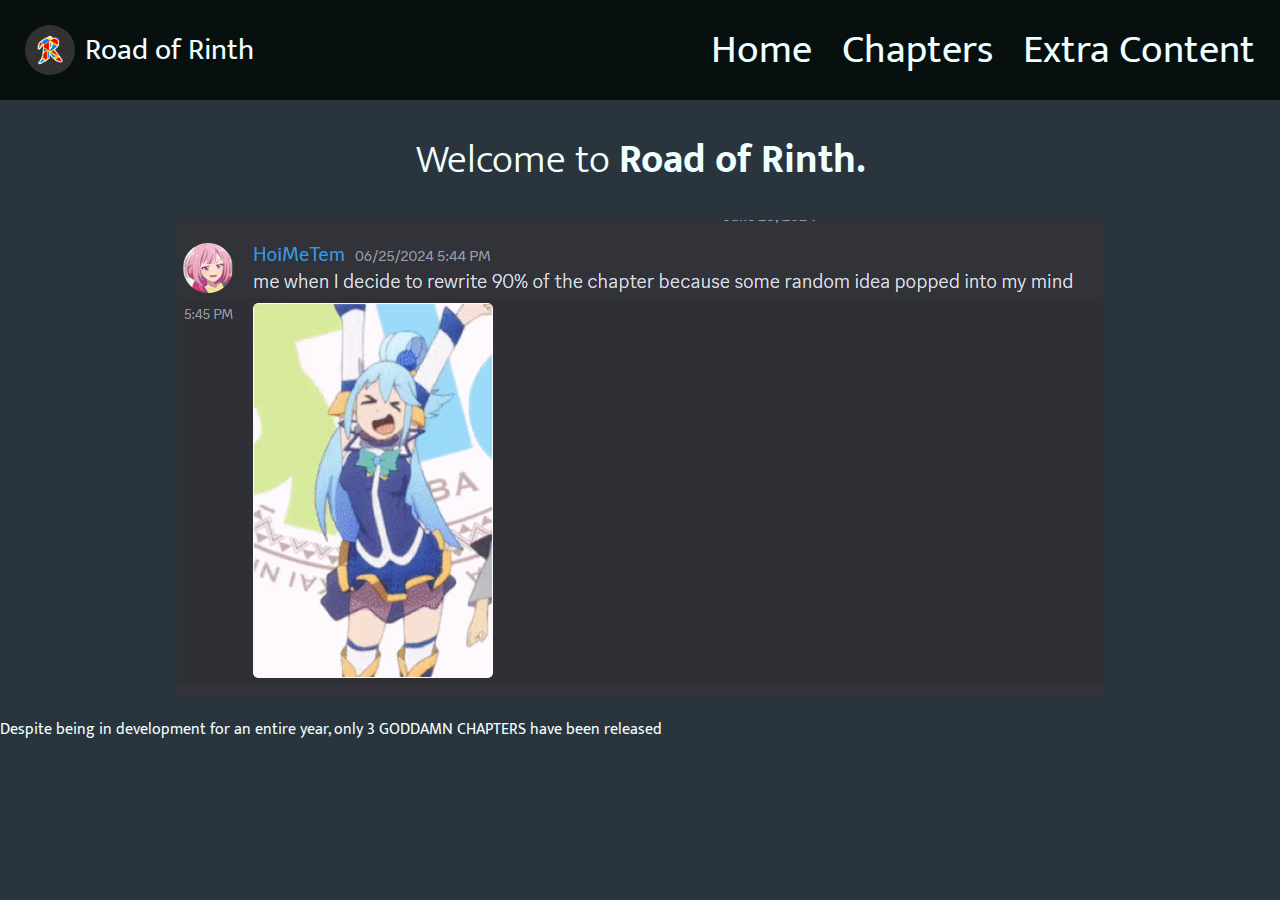
==== index.html @ d60d6742 "add web stuff" ====
<!DOCTYPE html>
<html lang="en">
    <head>
        <meta charset="utf-8">
        <meta name="viewport" content="width=device-width, initial-scale=1.0">
        <link rel="stylesheet" href="styles.css">
        <link rel="preconnect" href="https://fonts.googleapis.com">
        <link rel="preconnect" href="https://fonts.gstatic.com" crossorigin>
        <link href="https://fonts.googleapis.com/css2?family=Mukta:wght@200;300;400;500;600;700;800&display=swap" rel="stylesheet">
    </head>
    <body>
        <nav id="navbar">
            <img src="images/rinth-logo.png" id="ror-logo">
            <p id="logo-text">Road of Rinth</p>
            <ul id="nav-list">    
                <li><a hreef="" class="nav-button">Home</a></li>
                <li><a href="#chapters" class="nav-button">Chapters</a></li>
                <li><a href="#extra" class="nav-button">Extra Content</a></li>
            </ul>
        </nav>
        <header id="title-screen">
            <h1 id="title"><span class="unbold">Welcome to</span> Road of Rinth.</h1>
            <img id="discord-ss" src="images/discord-ss.png">
            <p id="caption">Despite being in development for an entire year, only 3 GODDAMN CHAPTERS have been released</p>
        </header>
        <main id="chapters">

        </main>




        <script src="app.js"></script>
    </body>
</html>
---- styles.css ----
/* * {
    border: 2px white solid;
} */

body {
    margin: 0;
    background-color: #2A343C;
    color: #F0FFFF;
    font-family: Mukta, sans-serif;
}

/* start of navbar code */

#navbar {
    height: 100px;
    width: 100%;
    background-color: #080F0F;
    display: flex;
    align-items: center;
}

#nav-list {
    display: flex;
    list-style-type: none;
    gap: 30px;
    position: absolute;
    right: 25px;
}

.nav-button {
    text-decoration: none;
    color: #F0FFFF;
    font-size: 40px;
}

#ror-logo {
    height: 50px;
    border-radius: 50%;
    margin-left: 25px
}

#logo-text {
    font-size: 30px;
    margin-left: 10px;
}

/* end of navbar code */

/* start of header screen code */

#title-screen {
    height: (100vh - 100px);
}

#title {
    text-align: center;
    font-size: 40px;
}

.unbold {
    font-weight: 300;
}

#discord-ss {
    margin-left: auto;
    margin-right: auto;
    display: block;
}







/* end of headser screen code */
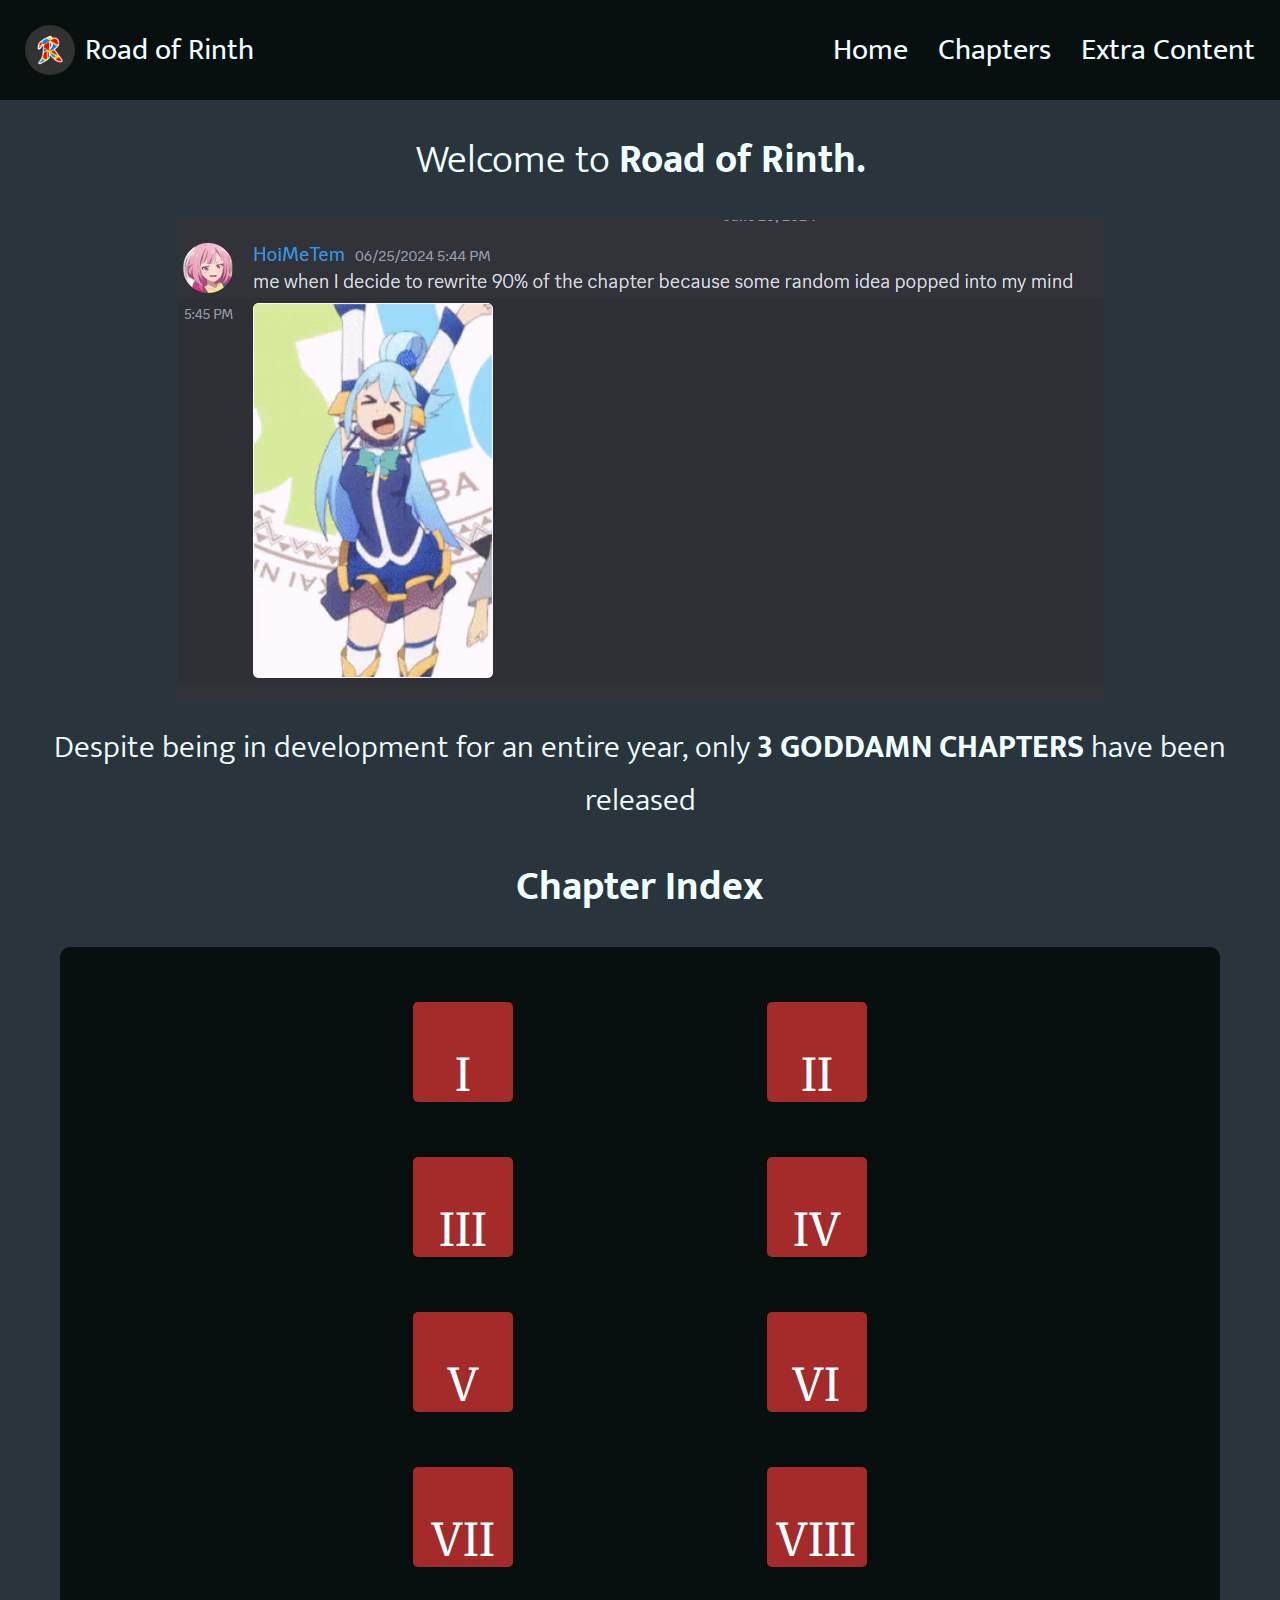
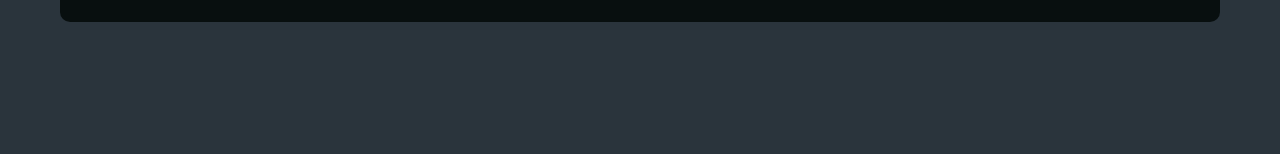
==== commit dc94d4ba: "update website" ====
--- a/index.html
+++ b/index.html
@@ -7,6 +7,7 @@
         <link rel="preconnect" href="https://fonts.googleapis.com">
         <link rel="preconnect" href="https://fonts.gstatic.com" crossorigin>
         <link href="https://fonts.googleapis.com/css2?family=Mukta:wght@200;300;400;500;600;700;800&display=swap" rel="stylesheet">
+        <link href="https://fonts.googleapis.com/css2?family=Merriweather:ital,wght@0,300;0,400;0,700;0,900;1,300;1,400;1,700;1,900&display=swap" rel="stylesheet">
     </head>
     <body>
         <nav id="navbar">
@@ -21,10 +22,62 @@
         <header id="title-screen">
             <h1 id="title"><span class="unbold">Welcome to</span> Road of Rinth.</h1>
             <img id="discord-ss" src="images/discord-ss.png">
-            <p id="caption">Despite being in development for an entire year, only 3 GODDAMN CHAPTERS have been released</p>
+            <h1 id="caption"><span class="unbold">Despite being in development for an entire year, only</span> 3 GODDAMN CHAPTERS <span class="unbold">have been released</span></h1>
         </header>
-        <main id="chapters">
-
+        <main>
+            <section id="chapters">
+                <h1 id="chapter-index-title">Chapter Index</h1>
+                <div id="chapter-board">
+                    <div class="container">
+                        <div class="chapter-bar">
+                            <p class="chapter-title">The Inauguration of A New Road</p>
+                            <p class="chapter-number">I</p>
+                        </div>
+                    </div>
+                    <div class="container">
+                        <div class="chapter-bar">
+                            <p class="chapter-title">?</p>
+                            <p class="chapter-number">II</p>
+                        </div>
+                    </div>
+                    <div class="container">
+                        <div class="chapter-bar">
+                            <p class="chapter-title">?</p>
+                            <p class="chapter-number">III</p>
+                        </div>
+                    </div>
+                    <div class="container">
+                        <div class="chapter-bar">
+                            <p class="chapter-title">?</p>
+                            <p class="chapter-number">IV</p>
+                        </div>
+                    </div>
+                    <div class="container">
+                        <div class="chapter-bar">
+                            <p class="chapter-title">?</p>
+                            <p class="chapter-number">V</p>
+                        </div>
+                    </div>
+                    <div class="container">
+                        <div class="chapter-bar">
+                            <p class="chapter-title">?</p>
+                            <p class="chapter-number">VI</p>
+                        </div>
+                    </div>
+                    <div class="container">
+                        <div class="chapter-bar">
+                            <p class="chapter-title">?</p>
+                            <p class="chapter-number">VII</p>
+                        </div>
+                    </div>
+                    <div class="container">
+                        <div class="chapter-bar">
+                            <p class="chapter-title">?</p>
+                            <p class="chapter-number">VIII</p>
+                        </div>
+                    </div>
+                </div>
+            </section>
         </main>
 
 
--- a/styles.css
+++ b/styles.css
@@ -7,6 +7,7 @@
     background-color: #2A343C;
     color: #F0FFFF;
     font-family: Mukta, sans-serif;
+    overflow-x: hidden;
 }
 
 /* start of navbar code */
@@ -30,7 +31,7 @@
 .nav-button {
     text-decoration: none;
     color: #F0FFFF;
-    font-size: 40px;
+    font-size: 30px;
 }
 
 #ror-logo {
@@ -67,10 +68,88 @@
     display: block;
 }
 
+#caption {
+    text-align: center;
+
+}
+
+/* end of headser screen code */
+
+/* start of chapter section code */
+
+#chapters {
+    height: 100vh;
+    width: 100vw;
+}
+
+#chapter-index-title {
+    text-align: center;
+    font-size: 40px;
+}
+
+#chapter-board {
+    background-color: #080F0F;
+    height: 75%;
+    width: 75%;
+    display: block;
+    margin-left: auto;
+    margin-right: auto;
+    border-radius: 10px;
+
+    display: grid;
+    grid-template-rows: repeat(4, 100px);
+    grid-template-columns: 100px 100px;
+    justify-content: space-evenly;
+    align-content: space-evenly;
+    padding-right: 200px
+}
+
+.container {
+    width: 300px;
+    display: flex;
+    justify-content: center;
+
+}
+
+.chapter-bar {
+    width: 100px;
+    height: 100px;
+    border-radius: 5px;
+    background-color: #a52a2a;
+    transition: 150ms width;
+    transition-delay: 200ms;
+    position: relative;
+    display: flex;
+    justify-content: center;
+}
+
+.chapter-bar:hover {
+    width: 100%;
+    transition: 150ms width;
+}
+
+.chapter-number {
+    font-family: 'Merriweather', serif;
+    font-size: 45px;
+    text-align: center;
+    user-select: none;
+}
+
+.chapter-title {
+    position: absolute;
+    bottom: 0;
+    transition: 150ms bottom, 150ms opacity;
+    font-size: 20px;
+    opacity: 0%;
+    user-select: none;
+}
+
+.chapter-bar:hover > .chapter-title {
+    bottom: 25px;
+    opacity: 100%;
+    transition-delay: 200ms;
+}
 
 
 
-
-
-
-/* end of headser screen code */+/* end of chapter section code */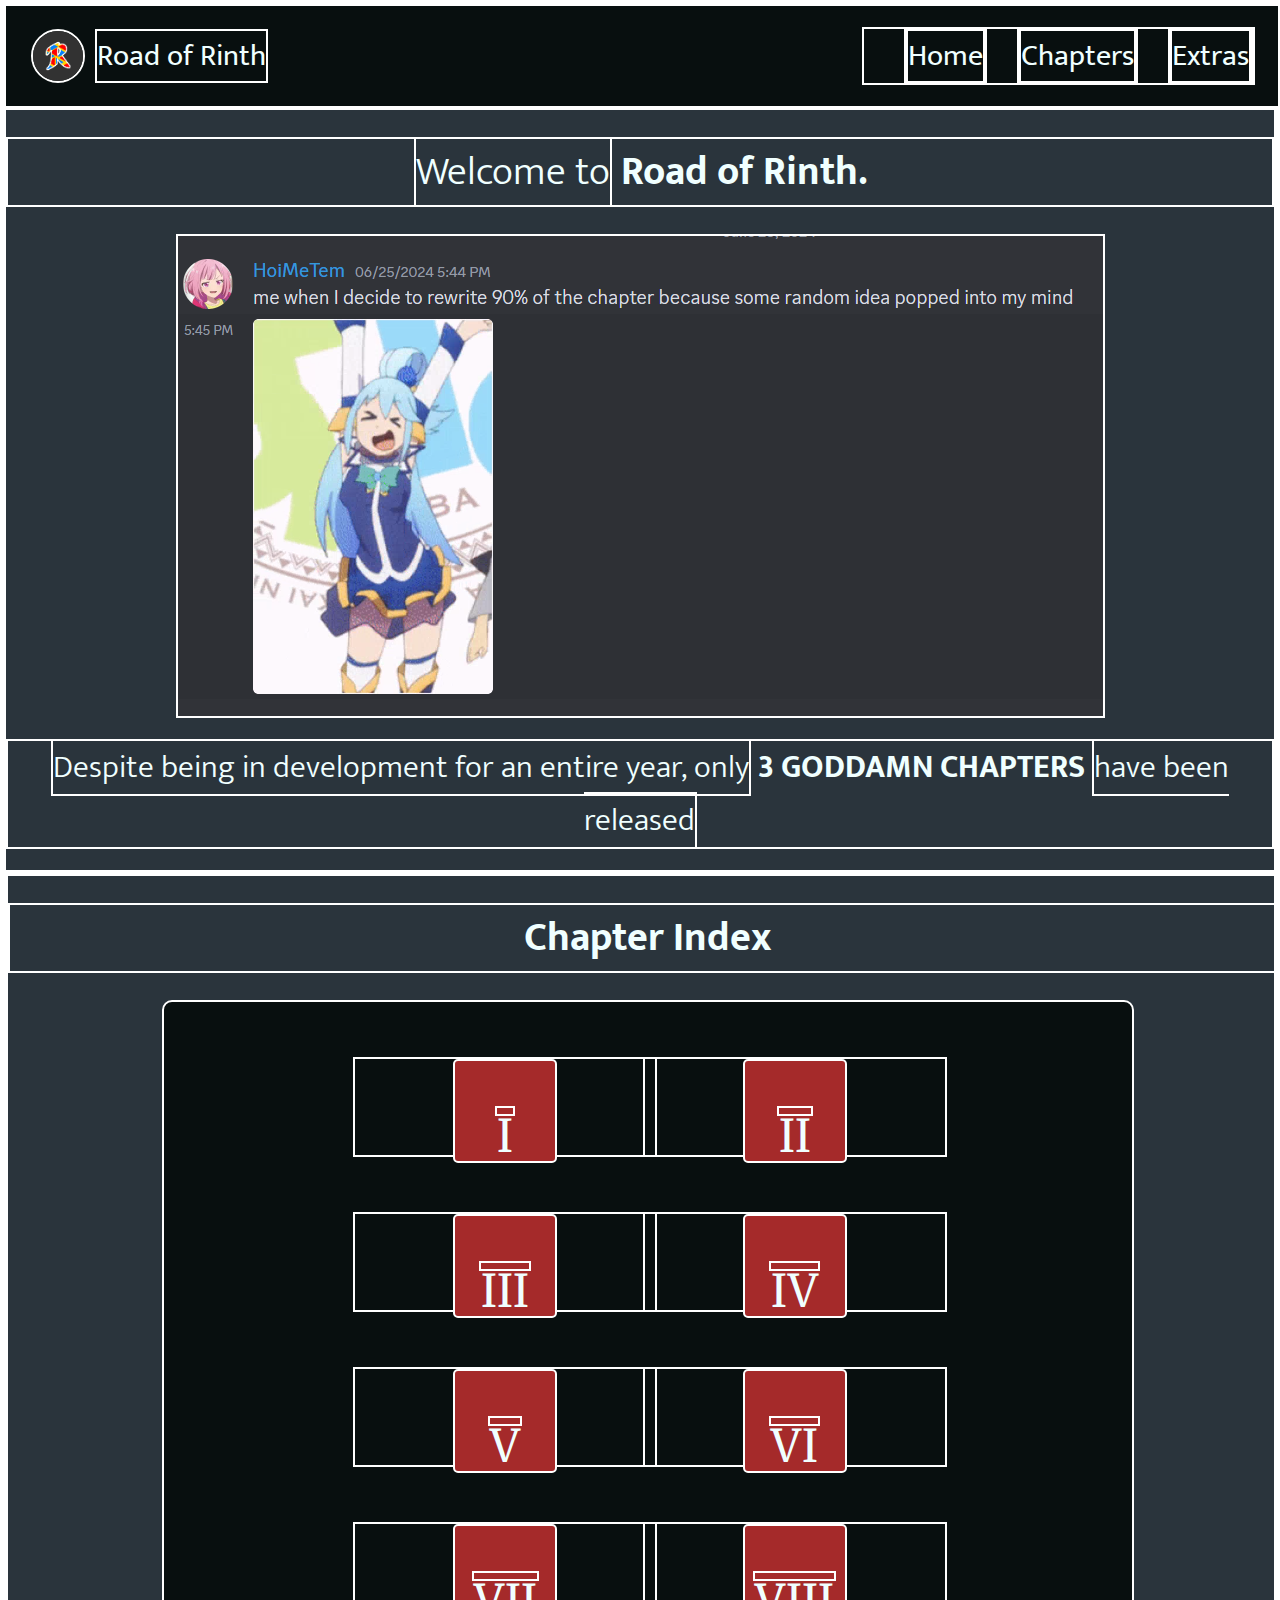
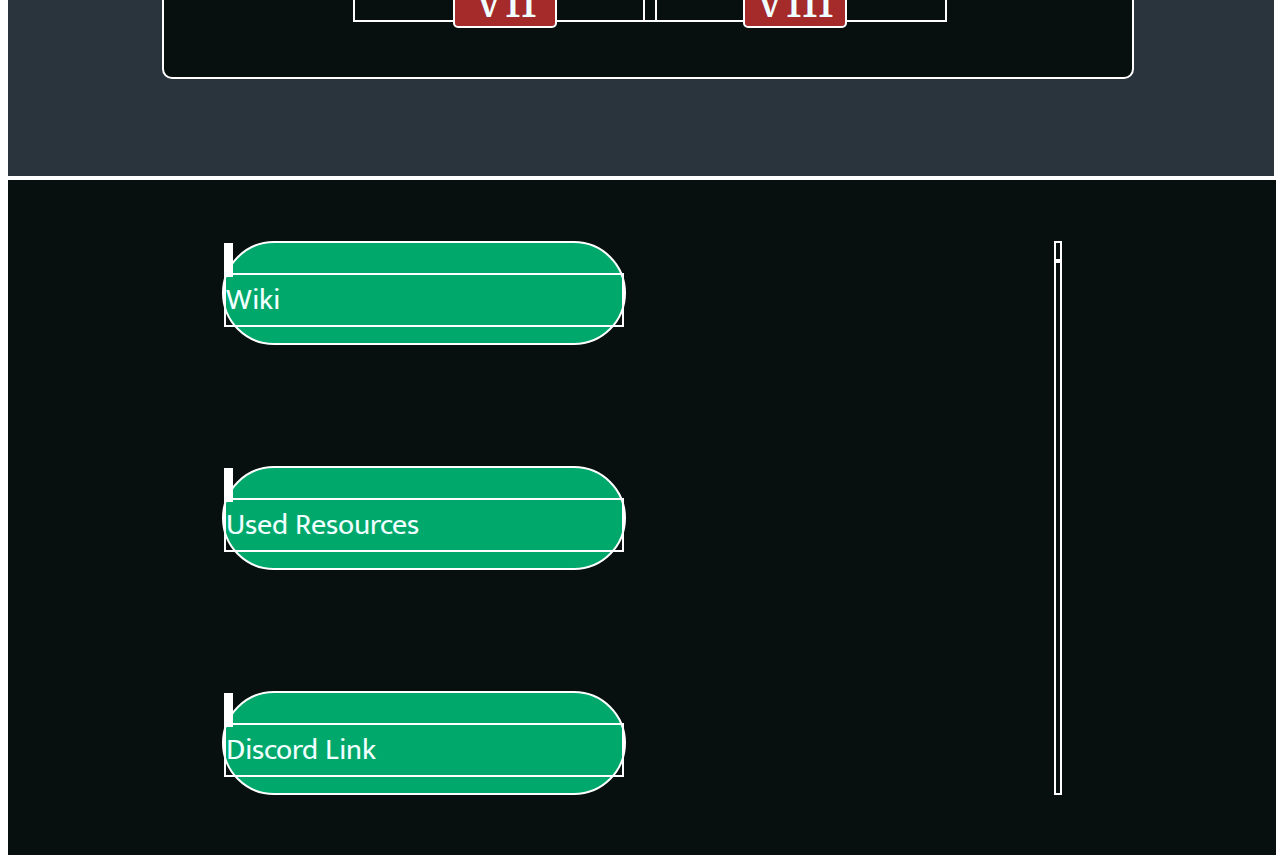
==== commit 3a604b37: "add last part thing" ====
--- a/index.html
+++ b/index.html
@@ -14,9 +14,9 @@
             <img src="images/rinth-logo.png" id="ror-logo">
             <p id="logo-text">Road of Rinth</p>
             <ul id="nav-list">    
-                <li><a hreef="" class="nav-button">Home</a></li>
+                <li><a hreef="#title-screen" class="nav-button">Home</a></li>
                 <li><a href="#chapters" class="nav-button">Chapters</a></li>
-                <li><a href="#extra" class="nav-button">Extra Content</a></li>
+                <li><a href="#extras" class="nav-button">Extras</a></li>
             </ul>
         </nav>
         <header id="title-screen">
@@ -78,6 +78,24 @@
                     </div>
                 </div>
             </section>
+            <section id="extras">
+                <div id="wiki" class="extras-pill">
+                    <p class="pill-text">Wiki</p>
+                    <div class="line-horiz"></div>
+                    <div class="line-vert"></div>
+                </div>
+                <div id="resources" class="extras-pill">
+                    <p class="pill-text">Used Resources</p>
+                    <div class="line-horiz"></div>
+                    <div class="line-vert"></div>
+                </div>
+                <div id="discord" class="extras-pill">
+                    <p class="pill-text">Discord Link</p>
+                    <div class="line-horiz"></div>
+                    <div class="line-vert"></div>
+                </div>
+                <div id="news-board"><p id="news-title"></p></div>
+            </section>
         </main>
 
 
--- a/styles.css
+++ b/styles.css
@@ -1,6 +1,6 @@
-/* * {
+* {
     border: 2px white solid;
-} */
+}
 
 body {
     margin: 0;
@@ -90,7 +90,7 @@
 #chapter-board {
     background-color: #080F0F;
     height: 75%;
-    width: 75%;
+    width: 60%;
     display: block;
     margin-left: auto;
     margin-right: auto;
@@ -150,6 +150,58 @@
     transition-delay: 200ms;
 }
 
-
-
-/* end of chapter section code */+/* end of chapter section code */
+
+/* start of extras section code */
+
+#extras {
+    width: 100%;
+    height: 75vh;
+    background-color: #080F0F;
+    display: grid;
+    grid-template-areas: 
+    "wiki news"
+    "resources news"
+    "discord news";
+    grid-template: 3 / 2;
+    justify-content: space-around;
+    align-content: space-around;
+}
+
+
+.extras-pill {
+    width: 400px;
+    height: 100px;
+    background-color: #00a86b;
+    border-radius: 100px;
+    font-size: 30px;
+    position: relative;
+    display: grid;
+    grid-template-columns: 1fr / 30px;
+
+}
+
+.line-horiz, .line-vert {
+    background-color: white;
+    width: 5px;
+    height: 30px;
+    position: absolute;
+}
+
+#wiki {
+    grid-area: wiki;
+}
+
+#resources {
+    grid-area: resources;
+}
+
+#discord {
+    grid-area: discord;
+}
+
+#news-board {
+    grid-area: news;
+}
+
+/* end of extras section code */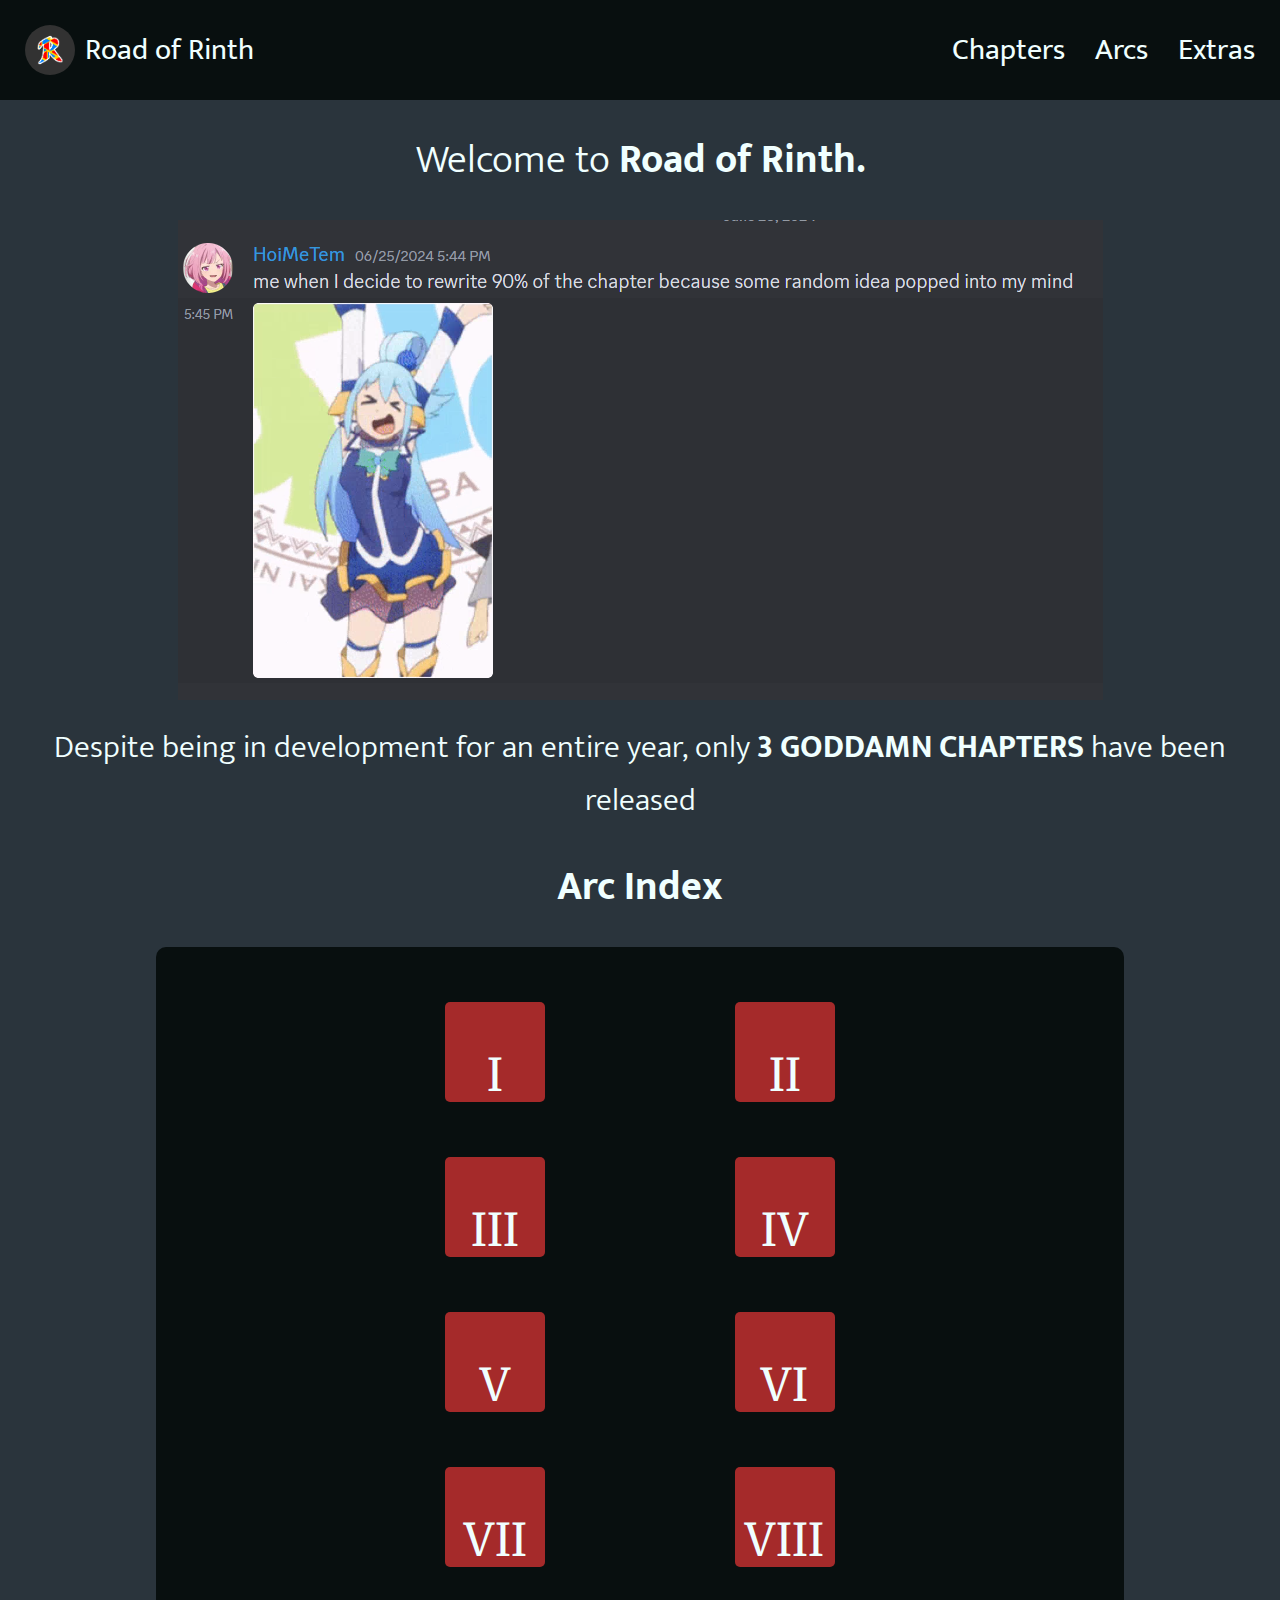
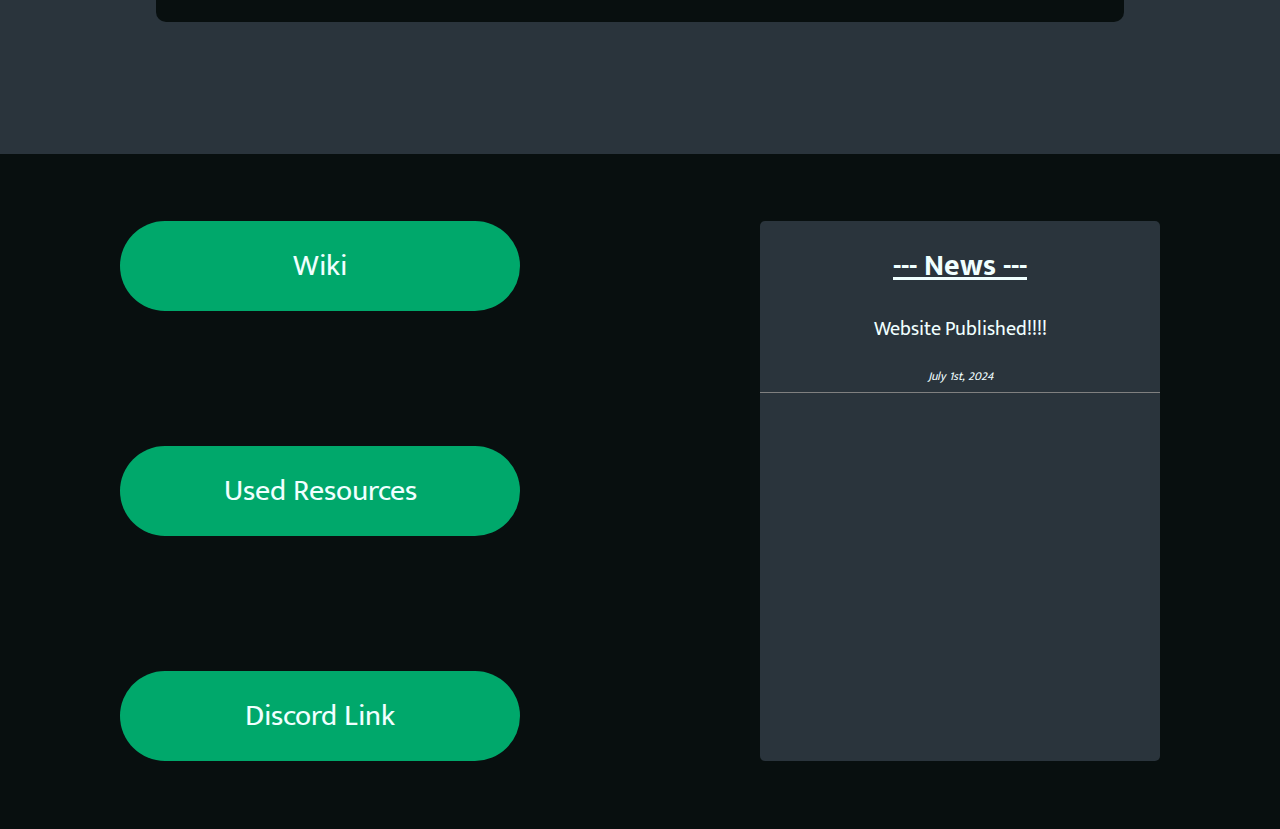
==== commit 349a5d4b: "update" ====
--- a/index.html
+++ b/index.html
@@ -14,8 +14,8 @@
             <img src="images/rinth-logo.png" id="ror-logo">
             <p id="logo-text">Road of Rinth</p>
             <ul id="nav-list">    
-                <li><a hreef="#title-screen" class="nav-button">Home</a></li>
-                <li><a href="#chapters" class="nav-button">Chapters</a></li>
+                <li><a href="#" class="nav-button">Chapters</a></li>
+                <li><a href="#chapters" class="nav-button">Arcs</a></li>
                 <li><a href="#extras" class="nav-button">Extras</a></li>
             </ul>
         </nav>
@@ -26,7 +26,7 @@
         </header>
         <main>
             <section id="chapters">
-                <h1 id="chapter-index-title">Chapter Index</h1>
+                <h1 id="chapter-index-title">Arc Index</h1>
                 <div id="chapter-board">
                     <div class="container">
                         <div class="chapter-bar">
@@ -80,27 +80,31 @@
             </section>
             <section id="extras">
                 <div id="wiki" class="extras-pill">
-                    <p class="pill-text">Wiki</p>
+                    <p id="wiki-text" class="pill-text">Wiki</p>
                     <div class="line-horiz"></div>
                     <div class="line-vert"></div>
                 </div>
                 <div id="resources" class="extras-pill">
-                    <p class="pill-text">Used Resources</p>
+                    <p id="resource-text" class="pill-text">Used Resources</p>
                     <div class="line-horiz"></div>
                     <div class="line-vert"></div>
                 </div>
                 <div id="discord" class="extras-pill">
+                    <a class="full-link" href="https://discord.gg/nmRwus6g9S"></a>
                     <p class="pill-text">Discord Link</p>
                     <div class="line-horiz"></div>
                     <div class="line-vert"></div>
                 </div>
-                <div id="news-board"><p id="news-title"></p></div>
+                <div id="news-board">
+                    <h1 id="news-title">--- News ---</h1>
+                    <div class="news-node">
+                        <p class="news-text">Website Published!!!!</p>
+                        <p class="news-date">July 1st, 2024</p>
+                    </div>
+                </div>
             </section>
         </main>
 
-
-
-
-        <script src="app.js"></script>
+        <script src="script.js"></script>
     </body>
 </html>--- a/styles.css
+++ b/styles.css
@@ -1,6 +1,6 @@
-* {
+/* * {
     border: 2px white solid;
-}
+} */
 
 body {
     margin: 0;
@@ -14,7 +14,7 @@
 
 #navbar {
     height: 100px;
-    width: 100%;
+    width: 100vw;
     background-color: #080F0F;
     display: flex;
     align-items: center;
@@ -160,9 +160,9 @@
     background-color: #080F0F;
     display: grid;
     grid-template-areas: 
-    "wiki news"
-    "resources news"
-    "discord news";
+    "wiki       news"
+    "resources  news"
+    "discord    news";
     grid-template: 3 / 2;
     justify-content: space-around;
     align-content: space-around;
@@ -171,37 +171,83 @@
 
 .extras-pill {
     width: 400px;
-    height: 100px;
+    height: 90px;
     background-color: #00a86b;
-    border-radius: 100px;
-    font-size: 30px;
-    position: relative;
-    display: grid;
-    grid-template-columns: 1fr / 30px;
-
-}
-
+    border-radius: 50px;
+    font-size: 30px;
+    display: flex;
+    justify-content: center;
+    align-items: center;
+}
+
+/* Next update lmao */
 .line-horiz, .line-vert {
-    background-color: white;
+    /* background-color: white;
     width: 5px;
     height: 30px;
-    position: absolute;
+    position: absolute; */
+    display: none;
 }
 
 #wiki {
     grid-area: wiki;
 }
 
+#wiki:hover {
+    background-color: black;
+}
+
 #resources {
     grid-area: resources;
 }
 
+#resources:hover {
+    background-color: black;
+}
+
 #discord {
     grid-area: discord;
+    position: relative;
+}
+
+#discord:hover {
+    background-color: #7289da;
+}
+
+.full-link {
+    width: 100%;
+    height: 100%;
+    position: absolute;
 }
 
 #news-board {
     grid-area: news;
+    background-color: #2A343C;
+    width: 400px;
+    border-radius: 5px;
+}
+
+#news-title {
+    text-align: center;
+    font-size: 30px;
+    text-decoration: underline;
+}
+
+.news-node {
+    border-bottom: 1px solid grey;
+    margin-bottom: 10px;
+    width: 100%;
+    height: 80px;
+    text-align: center;
+}
+
+.news-text {
+    font-size: 20px;
+}
+
+.news-date {
+    font-size: 12px;
+    font-style: italic;
 }
 
 /* end of extras section code */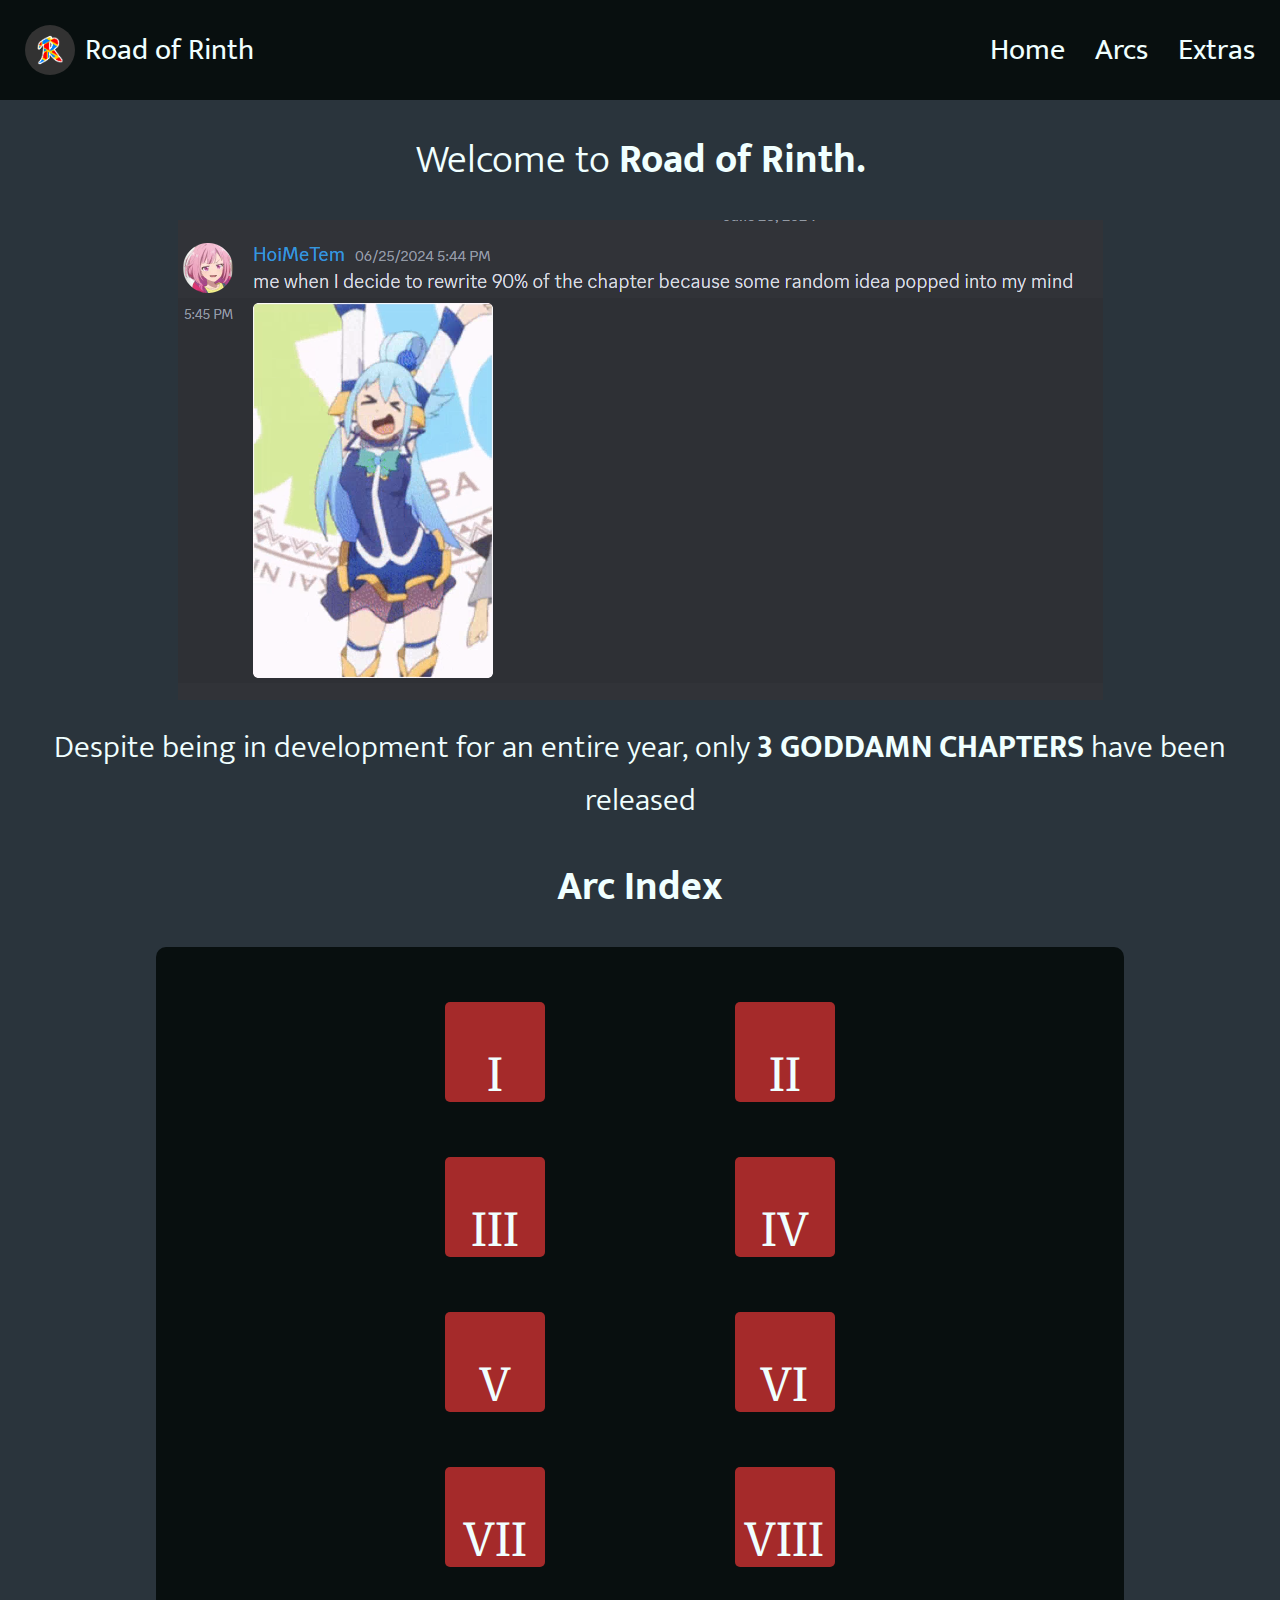
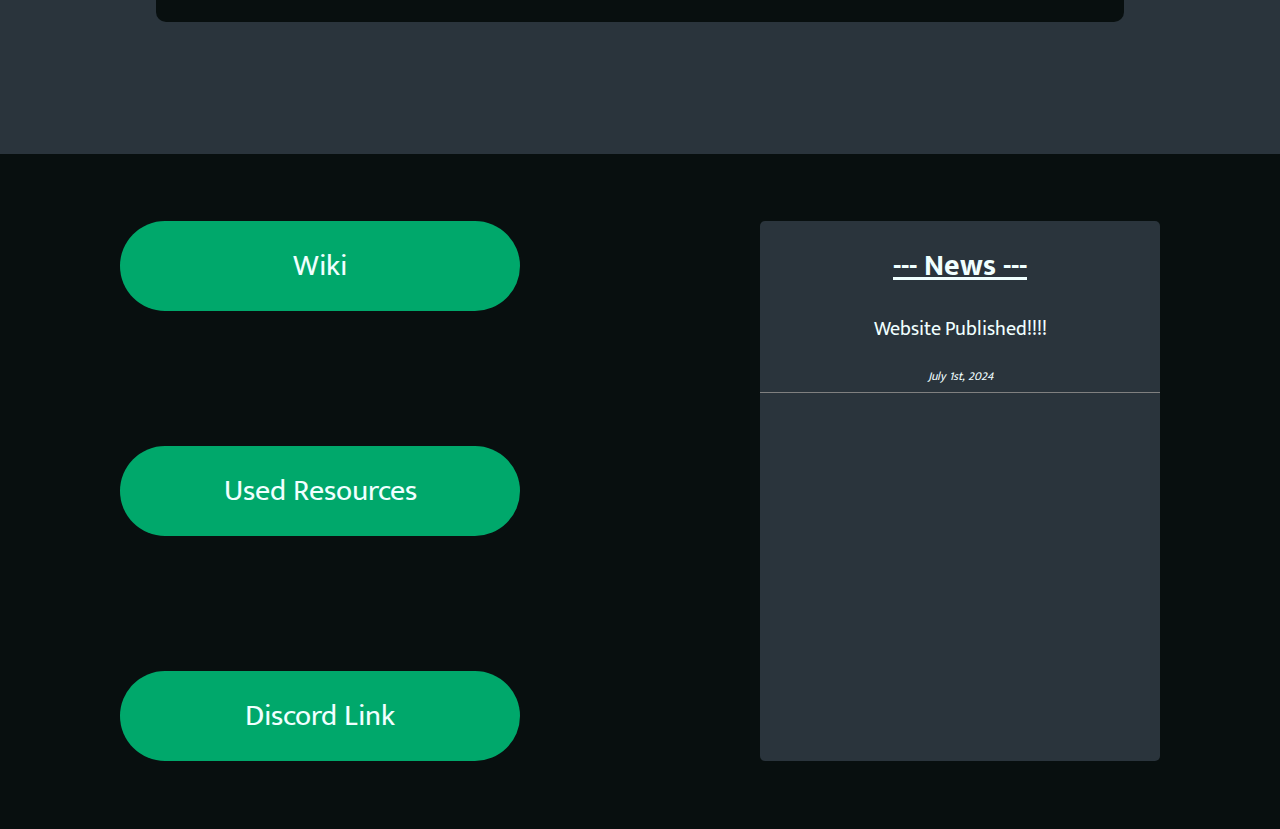
==== commit bb01c920: "fix for pages" ====
--- a/index.html
+++ b/index.html
@@ -7,73 +7,75 @@
         <link rel="preconnect" href="https://fonts.googleapis.com">
         <link rel="preconnect" href="https://fonts.gstatic.com" crossorigin>
         <link href="https://fonts.googleapis.com/css2?family=Mukta:wght@200;300;400;500;600;700;800&display=swap" rel="stylesheet">
+        <link href="https://fonts.googleapis.com/css2?family=Cutive&display=swap" rel="stylesheet">
         <link href="https://fonts.googleapis.com/css2?family=Merriweather:ital,wght@0,300;0,400;0,700;0,900;1,300;1,400;1,700;1,900&display=swap" rel="stylesheet">
     </head>
     <body>
         <nav id="navbar">
-            <img src="images/rinth-logo.png" id="ror-logo">
+            <img src="images/rinth-logo.png" id="ror-logo" loading="lazy">
             <p id="logo-text">Road of Rinth</p>
             <ul id="nav-list">    
-                <li><a href="#" class="nav-button">Chapters</a></li>
-                <li><a href="#chapters" class="nav-button">Arcs</a></li>
+                <li><a href="Home.html" class="nav-button">Home</a></li>
+                <li><a href="#arcs" class="nav-button">Arcs</a></li>
                 <li><a href="#extras" class="nav-button">Extras</a></li>
             </ul>
         </nav>
         <header id="title-screen">
             <h1 id="title"><span class="unbold">Welcome to</span> Road of Rinth.</h1>
-            <img id="discord-ss" src="images/discord-ss.png">
+            <img id="discord-ss" src="images/discord-ss.png" loading="lazy">
             <h1 id="caption"><span class="unbold">Despite being in development for an entire year, only</span> 3 GODDAMN CHAPTERS <span class="unbold">have been released</span></h1>
         </header>
         <main>
-            <section id="chapters">
-                <h1 id="chapter-index-title">Arc Index</h1>
-                <div id="chapter-board">
+            <section id="arcs">
+                <h1 id="arc-index-title">Arc Index</h1>
+                <div id="arc-board">
                     <div class="container">
-                        <div class="chapter-bar">
-                            <p class="chapter-title">The Inauguration of A New Road</p>
-                            <p class="chapter-number">I</p>
+                        <div class="arc-bar">
+                            <a class="full-link" href="Chapter-index.html"></a>
+                            <p class="arc-title">The Inauguration of A New Road</p>
+                            <p class="arc-number">I</p>
                         </div>
                     </div>
                     <div class="container">
-                        <div class="chapter-bar">
-                            <p class="chapter-title">?</p>
-                            <p class="chapter-number">II</p>
+                        <div class="arc-bar">
+                            <p class="arc-title">?</p>
+                            <p class="arc-number">II</p>
                         </div>
                     </div>
                     <div class="container">
-                        <div class="chapter-bar">
-                            <p class="chapter-title">?</p>
-                            <p class="chapter-number">III</p>
+                        <div class="arc-bar">
+                            <p class="arc-title">?</p>
+                            <p class="arc-number">III</p>
                         </div>
                     </div>
                     <div class="container">
-                        <div class="chapter-bar">
-                            <p class="chapter-title">?</p>
-                            <p class="chapter-number">IV</p>
+                        <div class="arc-bar">
+                            <p class="arc-title">?</p>
+                            <p class="arc-number">IV</p>
                         </div>
                     </div>
                     <div class="container">
-                        <div class="chapter-bar">
-                            <p class="chapter-title">?</p>
-                            <p class="chapter-number">V</p>
+                        <div class="arc-bar">
+                            <p class="arc-title">?</p>
+                            <p class="arc-number">V</p>
                         </div>
                     </div>
                     <div class="container">
-                        <div class="chapter-bar">
-                            <p class="chapter-title">?</p>
-                            <p class="chapter-number">VI</p>
+                        <div class="arc-bar">
+                            <p class="arc-title">?</p>
+                            <p class="arc-number">VI</p>
                         </div>
                     </div>
                     <div class="container">
-                        <div class="chapter-bar">
-                            <p class="chapter-title">?</p>
-                            <p class="chapter-number">VII</p>
+                        <div class="arc-bar">
+                            <p class="arc-title">?</p>
+                            <p class="arc-number">VII</p>
                         </div>
                     </div>
                     <div class="container">
-                        <div class="chapter-bar">
-                            <p class="chapter-title">?</p>
-                            <p class="chapter-number">VIII</p>
+                        <div class="arc-bar">
+                            <p class="arc-title">?</p>
+                            <p class="arc-number">VIII</p>
                         </div>
                     </div>
                 </div>
@@ -90,7 +92,7 @@
                     <div class="line-vert"></div>
                 </div>
                 <div id="discord" class="extras-pill">
-                    <a class="full-link" href="https://discord.gg/nmRwus6g9S"></a>
+                    <a class="full-link" href="https://discord.gg/nmRwus6g9S" target="_blank"></a>
                     <p class="pill-text">Discord Link</p>
                     <div class="line-horiz"></div>
                     <div class="line-vert"></div>
--- a/styles.css
+++ b/styles.css
@@ -75,19 +75,19 @@
 
 /* end of headser screen code */
 
-/* start of chapter section code */
-
-#chapters {
+/* start of arc section code */
+
+#arcs {
     height: 100vh;
     width: 100vw;
 }
 
-#chapter-index-title {
+#arc-index-title {
     text-align: center;
     font-size: 40px;
 }
 
-#chapter-board {
+#arc-board {
     background-color: #080F0F;
     height: 75%;
     width: 60%;
@@ -111,7 +111,7 @@
 
 }
 
-.chapter-bar {
+.arc-bar {
     width: 100px;
     height: 100px;
     border-radius: 5px;
@@ -123,19 +123,19 @@
     justify-content: center;
 }
 
-.chapter-bar:hover {
+.arc-bar:hover {
     width: 100%;
     transition: 150ms width;
 }
 
-.chapter-number {
+.arc-number {
     font-family: 'Merriweather', serif;
     font-size: 45px;
     text-align: center;
     user-select: none;
 }
 
-.chapter-title {
+.arc-title {
     position: absolute;
     bottom: 0;
     transition: 150ms bottom, 150ms opacity;
@@ -144,13 +144,13 @@
     user-select: none;
 }
 
-.chapter-bar:hover > .chapter-title {
+.arc-bar:hover > .arc-title {
     bottom: 25px;
     opacity: 100%;
     transition-delay: 200ms;
 }
 
-/* end of chapter section code */
+/* end of arc section code */
 
 /* start of extras section code */
 
@@ -218,6 +218,7 @@
     width: 100%;
     height: 100%;
     position: absolute;
+    z-index: 999;
 }
 
 #news-board {
@@ -250,4 +251,63 @@
     font-style: italic;
 }
 
-/* end of extras section code */+/* end of extras section code */
+
+
+/* Chapter-index.html styling */
+
+#chapters-list {
+    width: 100vw;
+    height: 100vh;
+    margin-top: 100px;
+}
+
+.board-of-chapters {
+    background-color: #a52a2a;
+    height: 75%;
+    width: 60%;
+    display: block;
+    margin-left: auto;
+    margin-right: auto;
+    border-radius: 10px;
+    box-shadow: 7px 7px #c21e56;
+    
+    display: flex;
+    flex-direction: column;
+    align-items: center;
+    justify-content: space-around;
+}
+
+.index-of-arc {
+    font-family: 'Merriweather', 'Times New Roman', Times, serif;
+    text-align: center;
+    margin-bottom: -20px;
+    font-weight: 400;
+}
+
+.title-of-arc {
+    font-family: 'Cutive', 'Times New Roman', Times, serif;
+    font-weight: 400;
+}
+
+.title-of-chapters {
+    font-family: 'Cutive', 'Times New Roman', Times, serif;
+    font-weight: 400;
+    color: azure;
+    text-decoration: none;
+    margin-top: 20px;
+}
+
+.title-of-chapters:hover {
+    text-decoration: underline;
+}
+
+.chapter-container {
+    display: flex;
+    flex-direction: column; 
+}
+
+#note {
+    text-align: center;
+    font-style: italic;
+}